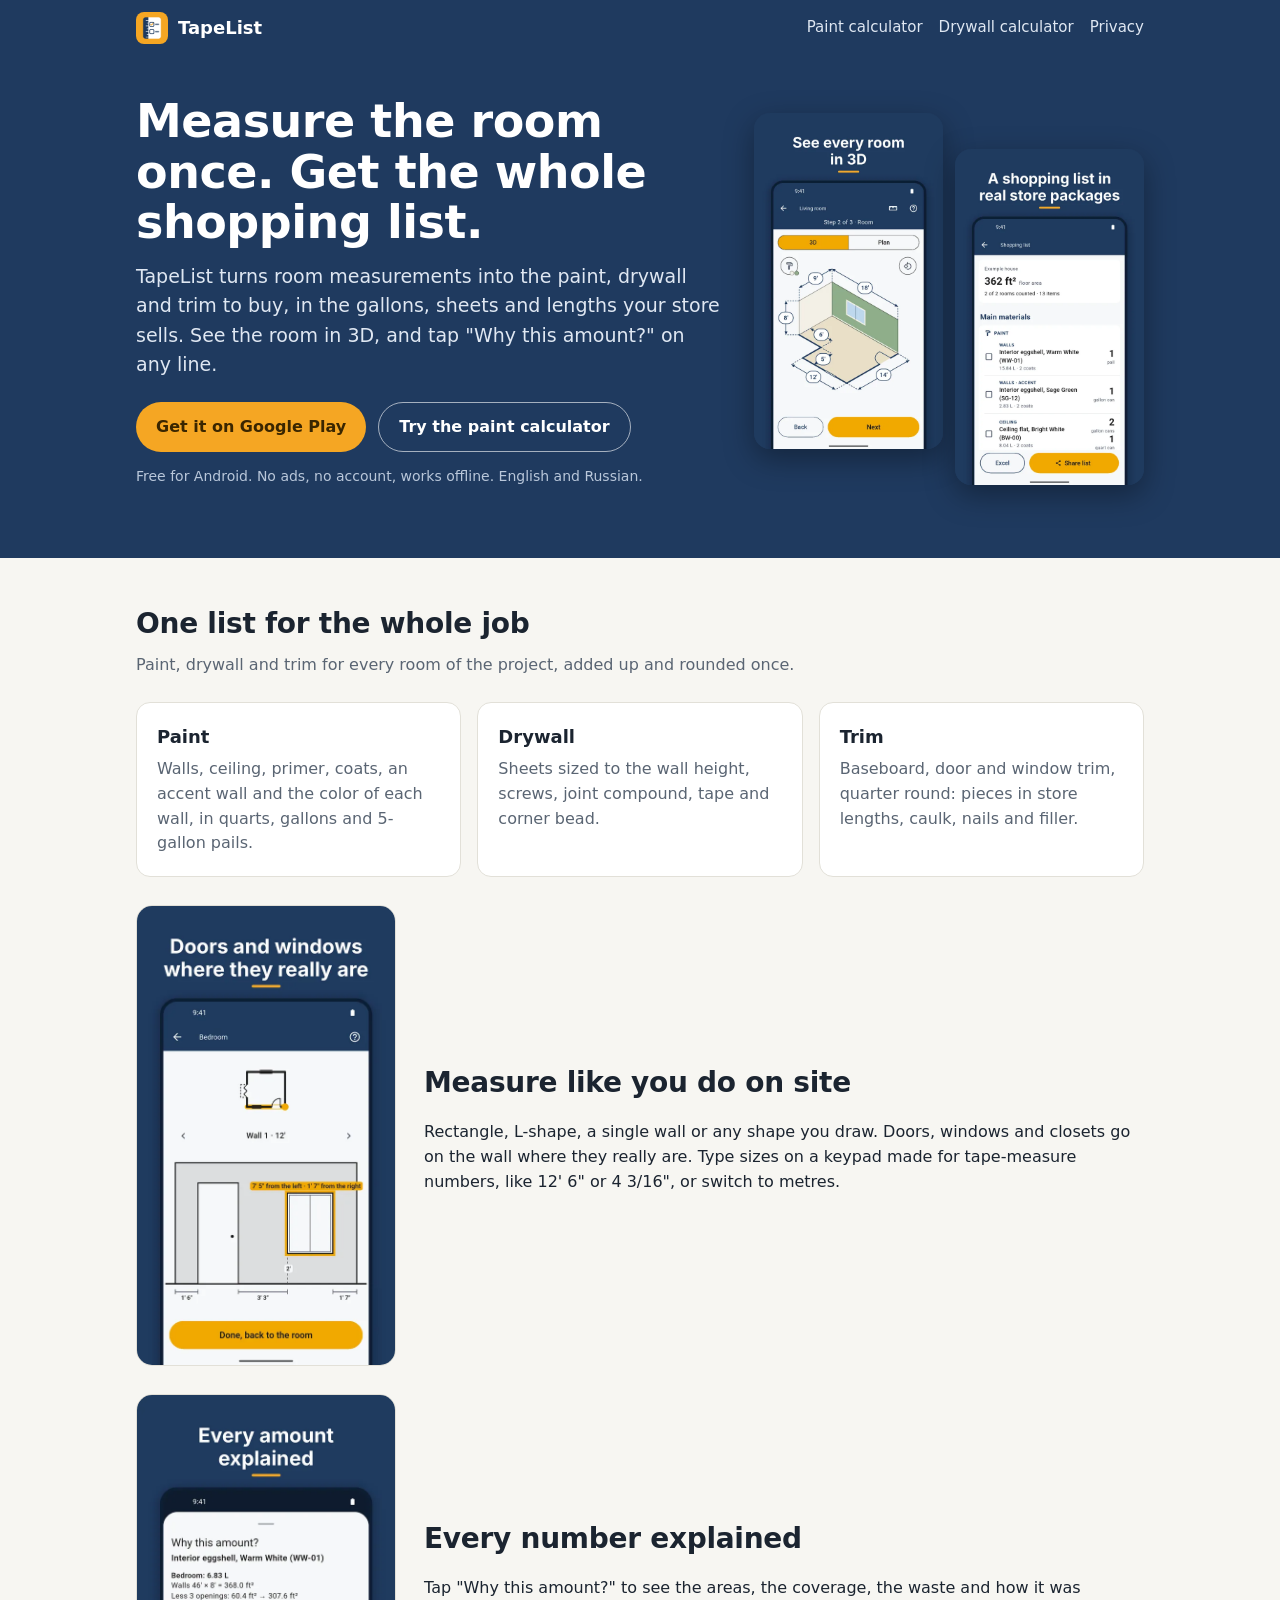
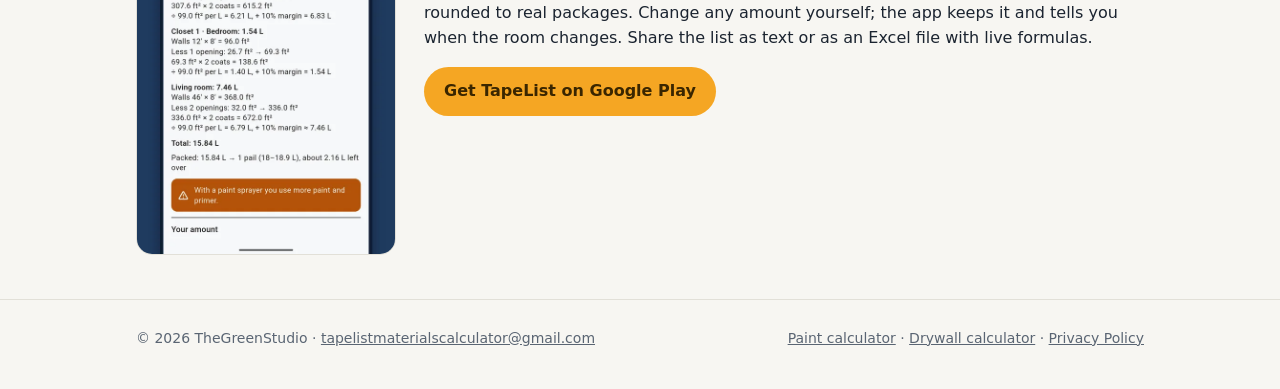
==== index.html @ efafe375 "site: landing page, paint and drywall calculators Co-Authored-By: Claude Opus 5.5 <noreply@anthropic" ====
<!doctype html>
<html lang="en">
<head>
<meta charset="utf-8">
<meta name="viewport" content="width=device-width, initial-scale=1">
<title>TapeList: paint and drywall calculator with a store-ready shopping list</title>
<meta name="description" content="TapeList is a free Android app: measure a room, see it in 3D and get one shopping list of paint, drywall and trim in the packages the store sells. No ads, no account.">
<link rel="canonical" href="https://tapelistapp.github.io/">
<link rel="icon" href="/img/favicon.png">
<meta property="og:title" content="TapeList: measure a room, get the shopping list">
<meta property="og:description" content="Paint, drywall and trim in real store packages. Free Android app, no ads.">
<meta property="og:image" content="https://tapelistapp.github.io/img/2-room-3d.webp">
<link rel="stylesheet" href="/assets/site.css">
<script type="application/ld+json">
{"@context":"https://schema.org","@type":"SoftwareApplication","name":"TapeList","operatingSystem":"Android","applicationCategory":"UtilitiesApplication",
 "offers":{"@type":"Offer","price":"0","priceCurrency":"USD"},"author":{"@type":"Organization","name":"TheGreenStudio"},
 "url":"https://play.google.com/store/apps/details?id=io.github.tapelistapp"}
</script>
</head>
<body>
<header class="top"><div class="wrap">
  <a class="brand" href="/"><img src="/img/icon-192.png" alt="" width="32" height="32">TapeList</a>
  <nav class="nav"><a href="/paint-calculator/">Paint calculator</a><a href="/drywall-calculator/">Drywall calculator</a><a class="hide-sm" href="/privacy/">Privacy</a></nav>
</div></header>

<section class="hero"><div class="wrap">
  <div>
    <h1>Measure the room once. Get the whole shopping list.</h1>
    <p class="lead">TapeList turns room measurements into the paint, drywall and trim to buy, in the gallons, sheets and lengths your store sells. See the room in 3D, and tap "Why this amount?" on any line.</p>
    <div class="cta">
      <a class="btn" href="https://play.google.com/store/apps/details?id=io.github.tapelistapp&amp;referrer=utm_source%3Dtapelist_site%26utm_medium%3Dweb%26utm_campaign%3Dhome">Get it on Google Play</a>
      <a class="btn ghost" href="/paint-calculator/">Try the paint calculator</a>
    </div>
    <p class="note">Free for Android. No ads, no account, works offline. English and Russian.</p>
  </div>
  <div class="shots">
    <img src="/img/2-room-3d.webp" alt="A room in 3D with the size of every wall" width="540" height="960">
    <img src="/img/7-shopping-list.webp" alt="Shopping list in store packages" width="540" height="960">
  </div>
</div></section>

<section class="block"><div class="wrap">
  <h2>One list for the whole job</h2>
  <p class="sub">Paint, drywall and trim for every room of the project, added up and rounded once.</p>
  <div class="grid3">
    <div class="card"><h3>Paint</h3><p>Walls, ceiling, primer, coats, an accent wall and the color of each wall, in quarts, gallons and 5-gallon pails.</p></div>
    <div class="card"><h3>Drywall</h3><p>Sheets sized to the wall height, screws, joint compound, tape and corner bead.</p></div>
    <div class="card"><h3>Trim</h3><p>Baseboard, door and window trim, quarter round: pieces in store lengths, caulk, nails and filler.</p></div>
  </div>
  <div class="feature-shot">
    <img src="/img/5-wall-door-window.webp" alt="A wall seen from the front with a door and a window placed on it" width="540" height="960" loading="lazy">
    <div>
      <h2 style="margin-top:0">Measure like you do on site</h2>
      <p>Rectangle, L-shape, a single wall or any shape you draw. Doors, windows and closets go on the wall where they really are. Type sizes on a keypad made for tape-measure numbers, like 12' 6" or 4 3/16", or switch to metres.</p>
    </div>
  </div>
  <div class="feature-shot">
    <img src="/img/8-why-this-amount.webp" alt="Why this amount: the areas, coverage and rounding behind a line" width="540" height="960" loading="lazy">
    <div>
      <h2 style="margin-top:0">Every number explained</h2>
      <p>Tap "Why this amount?" to see the areas, the coverage, the waste and how it was rounded to real packages. Change any amount yourself; the app keeps it and tells you when the room changes. Share the list as text or as an Excel file with live formulas.</p>
      <p><a class="btn" href="https://play.google.com/store/apps/details?id=io.github.tapelistapp&amp;referrer=utm_source%3Dtapelist_site%26utm_medium%3Dweb%26utm_campaign%3Dhome">Get TapeList on Google Play</a></p>
    </div>
  </div>
</div></section>

<footer><div class="wrap"><span>&copy; 2026 TheGreenStudio &middot; <a href="mailto:tapelistmaterialscalculator@gmail.com">tapelistmaterialscalculator@gmail.com</a></span><span><a href="/paint-calculator/">Paint calculator</a> &middot; <a href="/drywall-calculator/">Drywall calculator</a> &middot; <a href="/privacy/">Privacy Policy</a></span></div></footer>
</body>
</html>
---- assets/site.css ----
:root {
  --navy: #1f3a5f;
  --navy-2: #2b4c78;
  --amber: #f5a623;
  --amber-ink: #3a2600;
  --bg: #f7f6f2;
  --card: #ffffff;
  --ink: #1b2430;
  --muted: #5a6573;
  --line: #e2e0d8;
  --ok: #2f7d4f;
  --radius: 14px;
}
@media (prefers-color-scheme: dark) {
  :root {
    --bg: #11161d;
    --card: #1a222c;
    --ink: #e8ecf1;
    --muted: #a3adba;
    --line: #2c3743;
    --navy-2: #8fb0d9;
  }
}
* { box-sizing: border-box; }
html { -webkit-text-size-adjust: 100%; }
body {
  margin: 0;
  background: var(--bg);
  color: var(--ink);
  font: 16px/1.55 system-ui, -apple-system, "Segoe UI", Roboto, "Helvetica Neue", Arial, sans-serif;
}
a { color: var(--navy-2); }
img { max-width: 100%; height: auto; display: block; }
.wrap { max-width: 1040px; margin: 0 auto; padding: 0 16px; }

/* header */
.top { background: var(--navy); color: #fff; }
.top .wrap { display: flex; align-items: center; justify-content: space-between; gap: 12px; padding-top: 12px; padding-bottom: 12px; }
.brand { display: flex; align-items: center; gap: 10px; color: #fff; text-decoration: none; font-weight: 700; font-size: 18px; }
.brand img { width: 32px; height: 32px; border-radius: 8px; }
.nav { display: flex; gap: 16px; flex-wrap: wrap; }
.nav a { color: #dfe7f2; text-decoration: none; font-size: 15px; }
.nav a:hover, .nav a[aria-current="page"] { color: #fff; text-decoration: underline; text-underline-offset: 4px; }

/* buttons */
.btn {
  display: inline-flex; align-items: center; gap: 8px; justify-content: center;
  background: var(--amber); color: var(--amber-ink); font-weight: 700; text-decoration: none;
  padding: 12px 20px; border-radius: 999px; border: 0; font-size: 16px; cursor: pointer;
}
.btn:hover { filter: brightness(1.05); }
.btn.ghost { background: transparent; color: #fff; border: 1.5px solid rgba(255,255,255,.6); }

/* hero */
.hero { background: var(--navy); color: #fff; padding: 40px 0 56px; }
.hero .wrap { display: grid; grid-template-columns: 1.2fr .8fr; gap: 32px; align-items: center; }
.hero h1 { font-size: clamp(30px, 5vw, 46px); line-height: 1.1; margin: 0 0 14px; letter-spacing: -.01em; }
.hero p.lead { font-size: 19px; color: #dfe7f2; margin: 0 0 22px; max-width: 34em; }
.hero .cta { display: flex; gap: 12px; flex-wrap: wrap; }
.hero .note { font-size: 14px; color: #b9c7da; margin-top: 14px; }
.hero .shots { display: grid; grid-template-columns: 1fr 1fr; gap: 12px; }
.hero .shots img { border-radius: 16px; box-shadow: 0 10px 30px rgba(0,0,0,.35); }
.hero .shots img:nth-child(2) { margin-top: 36px; }

/* sections */
section.block { padding: 44px 0; }
section.block h2 { font-size: 28px; margin: 0 0 8px; letter-spacing: -.01em; }
section.block p.sub { color: var(--muted); margin: 0 0 24px; }
.grid3 { display: grid; grid-template-columns: repeat(3, 1fr); gap: 16px; }
.card { background: var(--card); border: 1px solid var(--line); border-radius: var(--radius); padding: 20px; }
.card h3 { margin: 0 0 6px; font-size: 18px; }
.card p { margin: 0; color: var(--muted); }
.feature-shot { display: grid; grid-template-columns: 260px 1fr; gap: 28px; align-items: center; margin-top: 28px; }
.feature-shot img { border-radius: 16px; border: 1px solid var(--line); }

/* calculator */
.calc { display: grid; grid-template-columns: 1fr 1fr; gap: 20px; align-items: start; }
.calc .card { padding: 22px; }
.field { display: grid; gap: 6px; margin-bottom: 14px; }
.field label { font-weight: 600; font-size: 15px; }
.field .hint { font-size: 13px; color: var(--muted); }
.row2 { display: grid; grid-template-columns: 1fr 1fr; gap: 12px; }
.row3 { display: grid; grid-template-columns: 1fr 1fr 1fr; gap: 12px; }
input[type="text"], input[type="number"], select {
  width: 100%; font: inherit; color: var(--ink); background: var(--bg);
  border: 1.5px solid var(--line); border-radius: 10px; padding: 10px 12px;
}
input:focus, select:focus { outline: none; border-color: var(--amber); box-shadow: 0 0 0 3px rgba(245,166,35,.25); }
input.bad { border-color: #c0392b; }
.check { display: flex; gap: 10px; align-items: center; margin: 6px 0 12px; font-size: 15px; }
.check input { width: 18px; height: 18px; accent-color: var(--navy); }
.seg { display: inline-flex; border: 1.5px solid var(--line); border-radius: 999px; overflow: hidden; margin-bottom: 16px; }
.seg button { font: inherit; border: 0; background: transparent; color: var(--ink); padding: 8px 16px; cursor: pointer; }
.seg button[aria-pressed="true"] { background: var(--navy); color: #fff; }

.result h3 { margin: 0 0 12px; font-size: 18px; }
.buy { list-style: none; margin: 0 0 16px; padding: 0; }
.buy li { display: flex; justify-content: space-between; gap: 12px; padding: 12px 0; border-bottom: 1px solid var(--line); }
.buy li:last-child { border-bottom: 0; }
.buy .what { font-weight: 600; }
.buy .what small { display: block; font-weight: 400; color: var(--muted); font-size: 13px; }
.buy .qty { font-weight: 800; font-size: 18px; white-space: nowrap; color: var(--navy-2); }
.why { font-size: 14px; color: var(--muted); background: var(--bg); border-radius: 10px; padding: 12px 14px; }
.why b { color: var(--ink); }
.promo { margin-top: 16px; padding: 16px; border-radius: 12px; background: var(--navy); color: #fff; }
.promo p { margin: 0 0 12px; color: #dfe7f2; font-size: 15px; }

/* article */
.article { max-width: 720px; }
.article h2 { font-size: 24px; margin: 32px 0 8px; }
.article h3 { font-size: 18px; margin: 22px 0 6px; }
.article table { border-collapse: collapse; width: 100%; margin: 10px 0 16px; font-size: 15px; }
.article th, .article td { border-bottom: 1px solid var(--line); padding: 8px 6px; text-align: left; }
.article th { font-weight: 700; }

footer { border-top: 1px solid var(--line); padding: 28px 0 40px; color: var(--muted); font-size: 14px; }
footer .wrap { display: flex; justify-content: space-between; gap: 16px; flex-wrap: wrap; }
footer a { color: var(--muted); }

@media (max-width: 820px) {
  .hero .wrap, .calc, .feature-shot { grid-template-columns: 1fr; }
  .hero .shots { max-width: 420px; }
  .grid3 { grid-template-columns: 1fr; }
  .feature-shot img { max-width: 260px; }
  .nav { gap: 12px; }
  .nav a.hide-sm { display: none; }
}
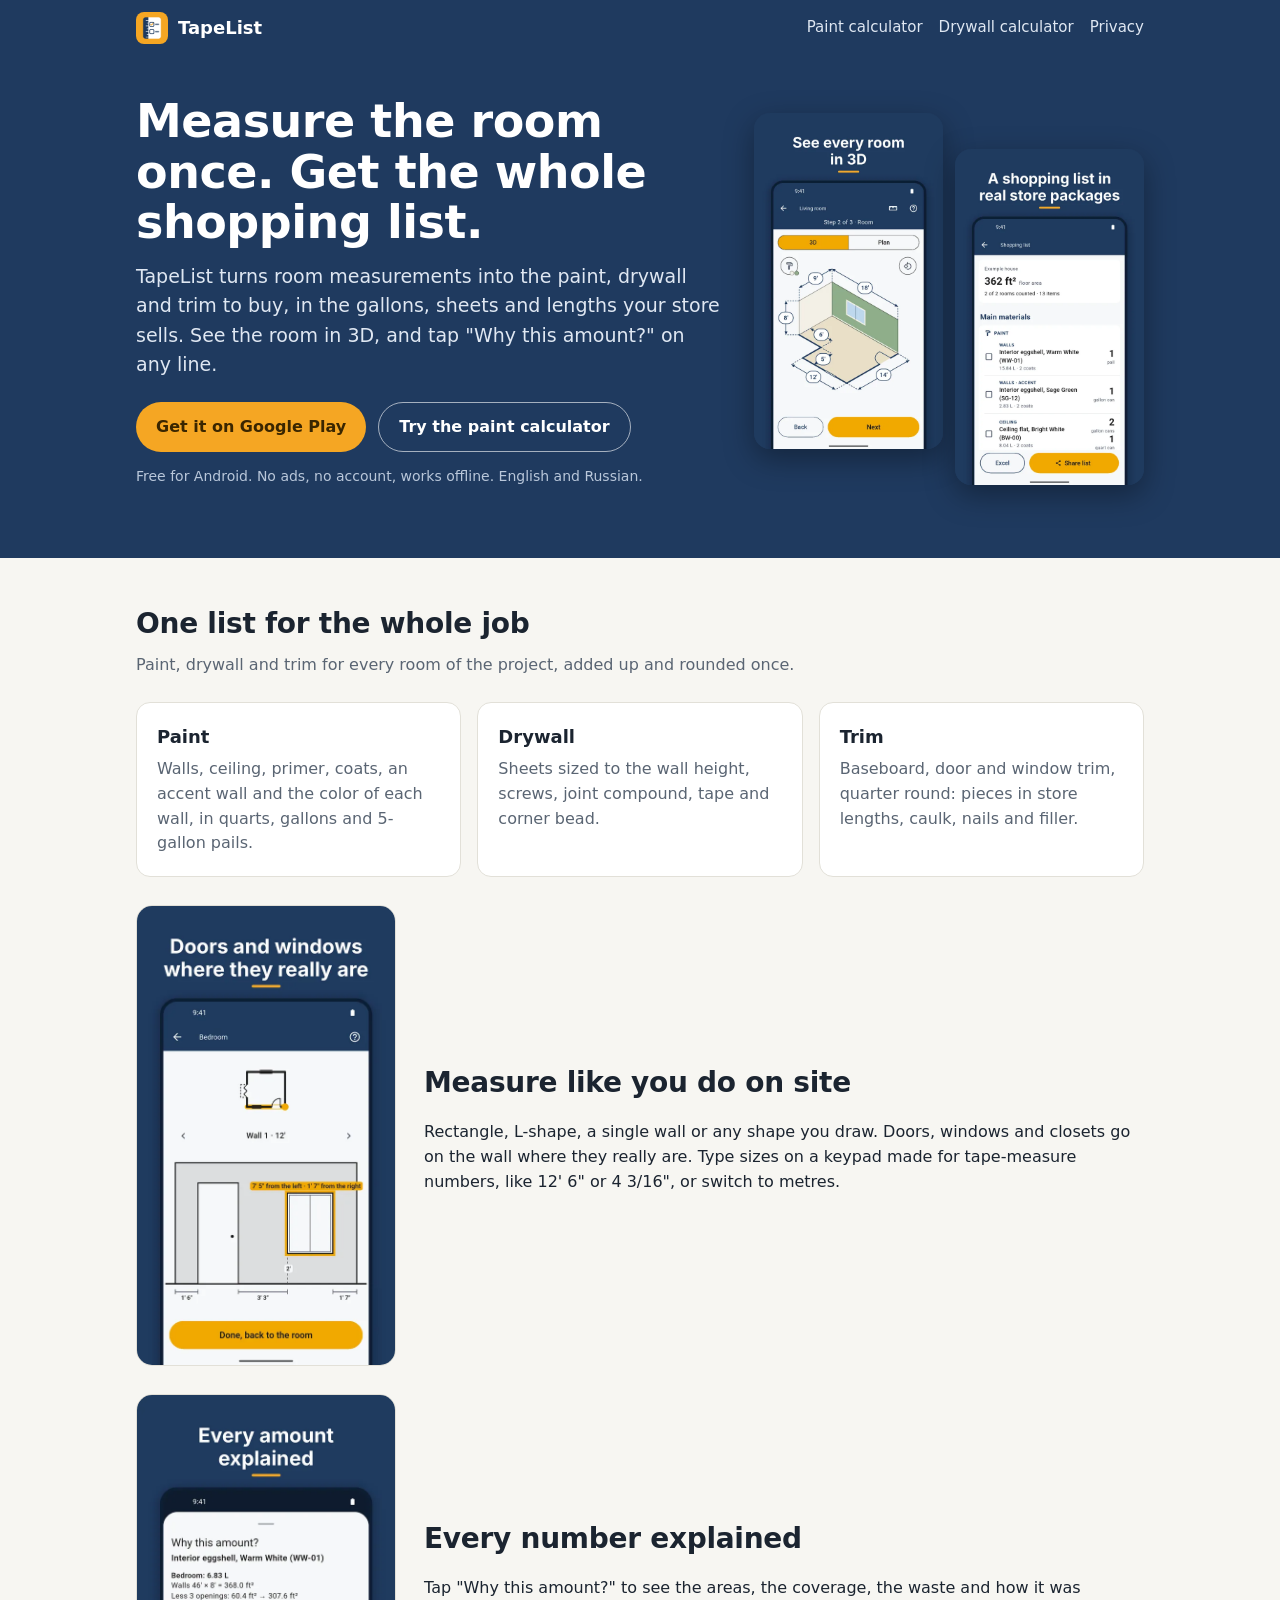
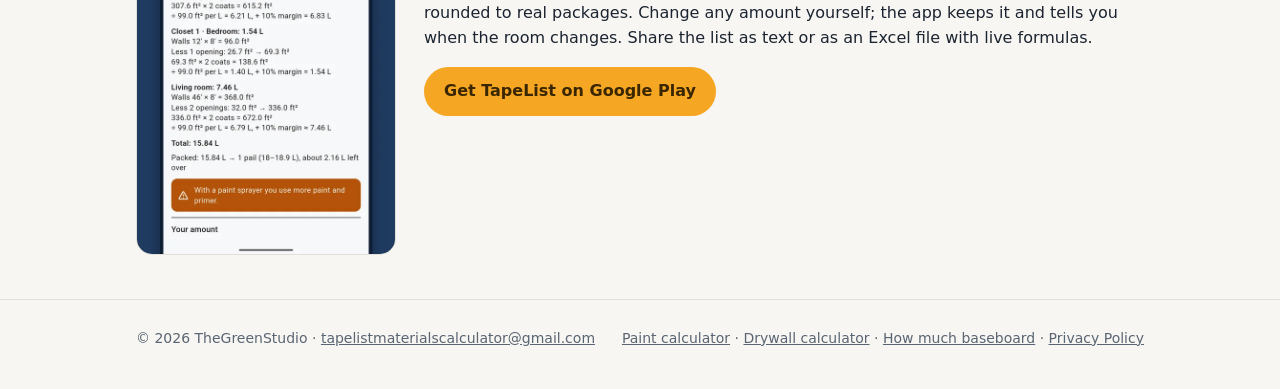
==== commit 301360e0: "New page: how much baseboard (12x12 example, video 11) Answer-first page with the method, worked exa" ====
--- a/index.html
+++ b/index.html
@@ -6,6 +6,7 @@
 <title>TapeList: paint and drywall calculator with a store-ready shopping list</title>
 <meta name="description" content="TapeList is a free Android app: measure a room, see it in 3D and get one shopping list of paint, drywall and trim in the packages the store sells. No ads, no account.">
 <link rel="canonical" href="https://tapelistapp.github.io/">
+<meta name="msvalidate.01" content="DD7AAF2A2E3DF8CE21057B2F5505923B">
 <link rel="icon" href="/img/favicon.png">
 <meta property="og:title" content="TapeList: measure a room, get the shopping list">
 <meta property="og:description" content="Paint, drywall and trim in real store packages. Free Android app, no ads.">
@@ -64,6 +65,6 @@
   </div>
 </div></section>
 
-<footer><div class="wrap"><span>&copy; 2026 TheGreenStudio &middot; <a href="mailto:tapelistmaterialscalculator@gmail.com">tapelistmaterialscalculator@gmail.com</a></span><span><a href="/paint-calculator/">Paint calculator</a> &middot; <a href="/drywall-calculator/">Drywall calculator</a> &middot; <a href="/privacy/">Privacy Policy</a></span></div></footer>
+<footer><div class="wrap"><span>&copy; 2026 TheGreenStudio &middot; <a href="mailto:tapelistmaterialscalculator@gmail.com">tapelistmaterialscalculator@gmail.com</a></span><span><a href="/paint-calculator/">Paint calculator</a> &middot; <a href="/drywall-calculator/">Drywall calculator</a> &middot; <a href="/how-much-baseboard/">How much baseboard</a> &middot; <a href="/privacy/">Privacy Policy</a></span></div></footer>
 </body>
 </html>
--- a/assets/site.css
+++ b/assets/site.css
@@ -125,3 +125,18 @@
   .nav { gap: 12px; }
   .nav a.hide-sm { display: none; }
 }
+
+/* video */
+.video, .video-frame { display: block; position: relative; width: 100%; aspect-ratio: 16 / 9; border-radius: var(--radius); overflow: hidden; border: 1px solid var(--line); background: #000; margin: 12px 0 6px; }
+.video img { width: 100%; height: 100%; object-fit: cover; display: block; }
+.video .play { position: absolute; left: 3%; bottom: 5%; width: 64px; height: 64px; border-radius: 50%; background: rgba(15,35,66,.85); box-shadow: 0 6px 20px rgba(0,0,0,.35); }
+.video .play::after { content: ""; position: absolute; left: 25px; top: 19px; border-style: solid; border-width: 13px 0 13px 20px; border-color: transparent transparent transparent #fff; }
+.video:hover .play, .video:focus-visible .play { background: var(--amber); }
+.video-note { font-size: 13px; color: var(--muted); margin: 12px 0 0; }
+.vgrid-title { font-size: 18px; margin: 24px 0 4px; }
+.vgrid { display: grid; grid-template-columns: repeat(auto-fill, minmax(200px, 1fr)); gap: 16px; }
+.vgrid figure { margin: 0; }
+.vgrid .video { margin: 8px 0 6px; }
+.vgrid .video .play { width: 44px; height: 44px; }
+.vgrid .video .play::after { left: 17px; top: 13px; border-width: 9px 0 9px 14px; }
+.vgrid figcaption { font-size: 14px; line-height: 1.35; color: var(--ink); }
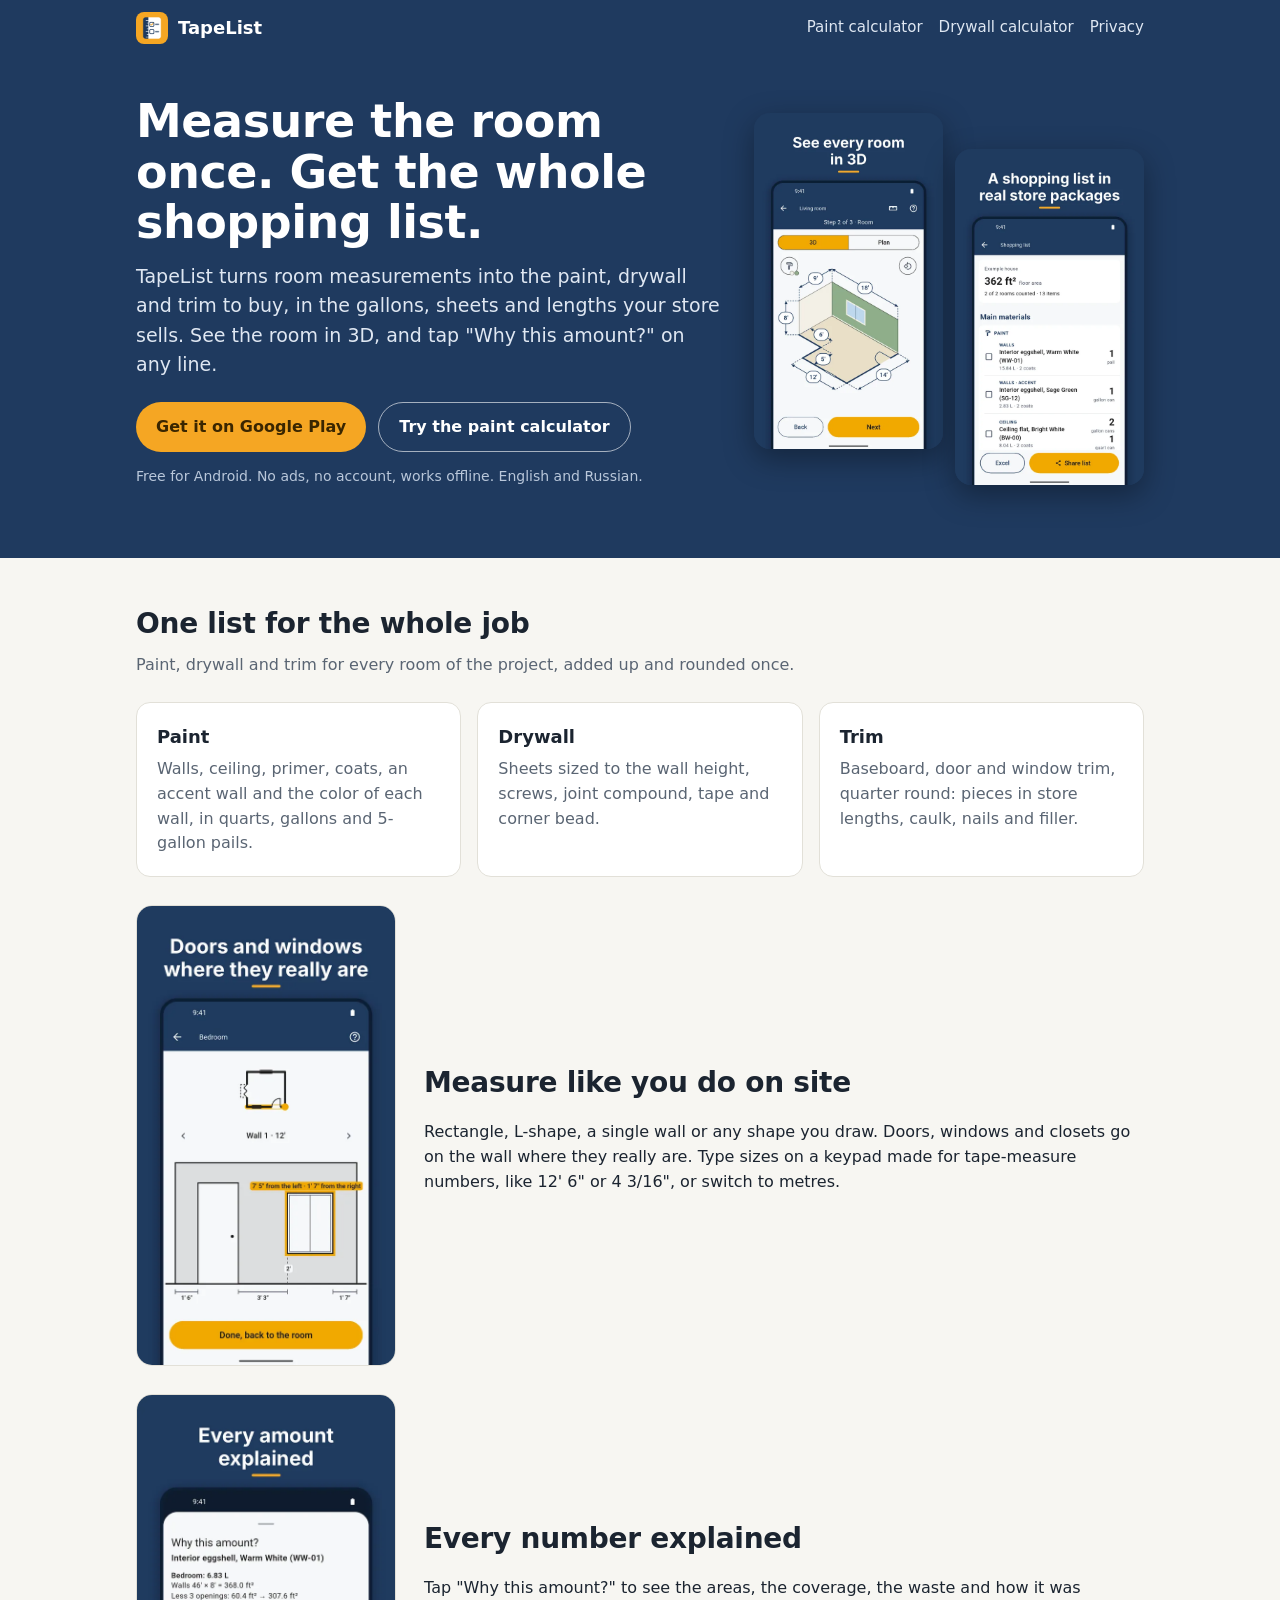
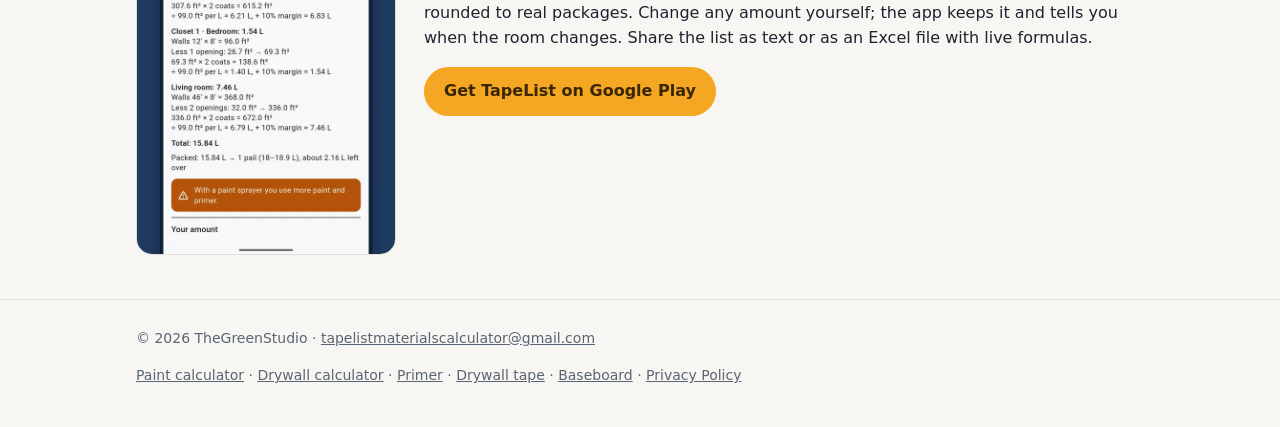
==== commit 4404bf8c: "New pages: how much primer, how much drywall tape Answer-first pages for queries already seen in Sea" ====
--- a/index.html
+++ b/index.html
@@ -65,6 +65,6 @@
   </div>
 </div></section>
 
-<footer><div class="wrap"><span>&copy; 2026 TheGreenStudio &middot; <a href="mailto:tapelistmaterialscalculator@gmail.com">tapelistmaterialscalculator@gmail.com</a></span><span><a href="/paint-calculator/">Paint calculator</a> &middot; <a href="/drywall-calculator/">Drywall calculator</a> &middot; <a href="/how-much-baseboard/">How much baseboard</a> &middot; <a href="/privacy/">Privacy Policy</a></span></div></footer>
+<footer><div class="wrap"><span>&copy; 2026 TheGreenStudio &middot; <a href="mailto:tapelistmaterialscalculator@gmail.com">tapelistmaterialscalculator@gmail.com</a></span><span><a href="/paint-calculator/">Paint calculator</a> &middot; <a href="/drywall-calculator/">Drywall calculator</a> &middot; <a href="/how-much-primer/">Primer</a> &middot; <a href="/how-much-drywall-tape/">Drywall tape</a> &middot; <a href="/how-much-baseboard/">Baseboard</a> &middot; <a href="/privacy/">Privacy Policy</a></span></div></footer>
 </body>
 </html>
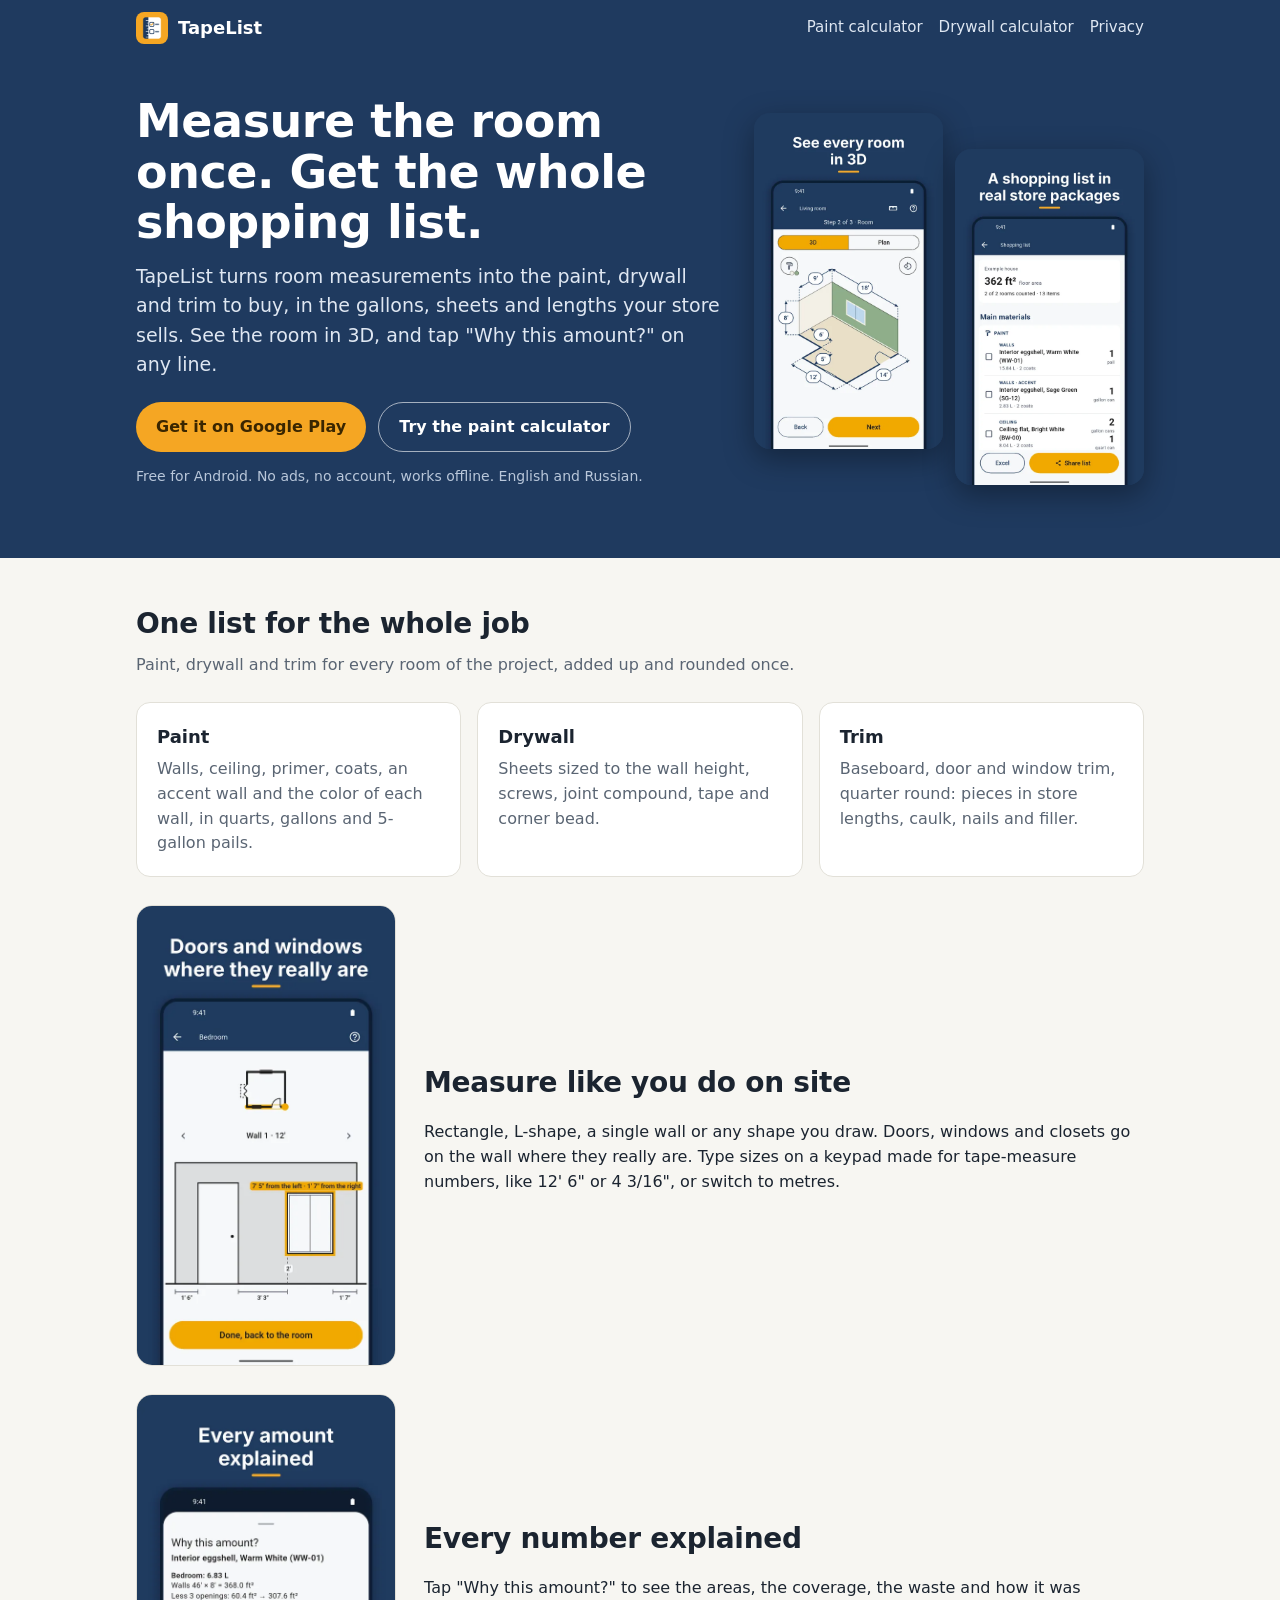
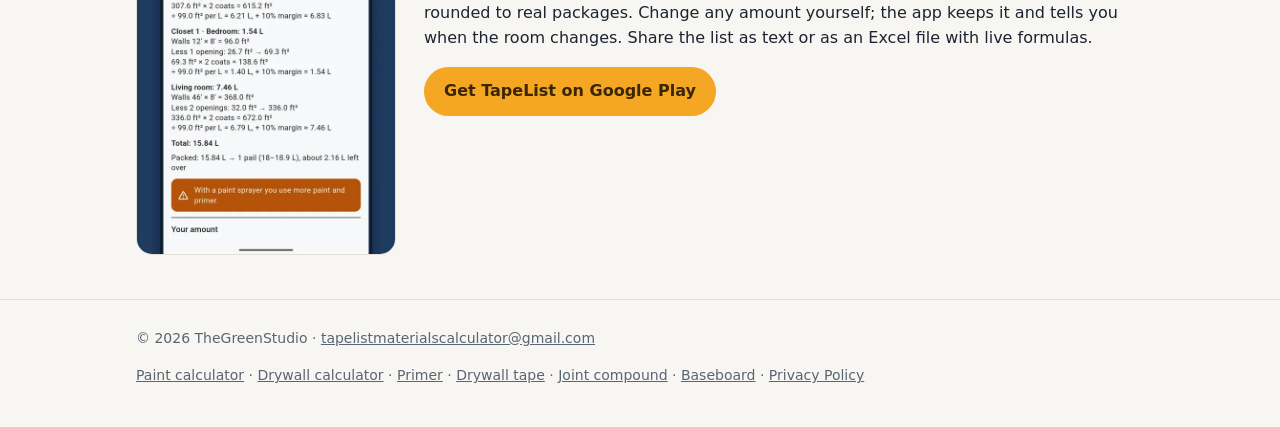
==== commit 16b34acc: "New page: how much joint compound (videos 16, 18), footer link on all pages Co-Authored-By: Claude O" ====
--- a/index.html
+++ b/index.html
@@ -65,6 +65,6 @@
   </div>
 </div></section>
 
-<footer><div class="wrap"><span>&copy; 2026 TheGreenStudio &middot; <a href="mailto:tapelistmaterialscalculator@gmail.com">tapelistmaterialscalculator@gmail.com</a></span><span><a href="/paint-calculator/">Paint calculator</a> &middot; <a href="/drywall-calculator/">Drywall calculator</a> &middot; <a href="/how-much-primer/">Primer</a> &middot; <a href="/how-much-drywall-tape/">Drywall tape</a> &middot; <a href="/how-much-baseboard/">Baseboard</a> &middot; <a href="/privacy/">Privacy Policy</a></span></div></footer>
+<footer><div class="wrap"><span>&copy; 2026 TheGreenStudio &middot; <a href="mailto:tapelistmaterialscalculator@gmail.com">tapelistmaterialscalculator@gmail.com</a></span><span><a href="/paint-calculator/">Paint calculator</a> &middot; <a href="/drywall-calculator/">Drywall calculator</a> &middot; <a href="/how-much-primer/">Primer</a> &middot; <a href="/how-much-drywall-tape/">Drywall tape</a> &middot; <a href="/how-much-joint-compound/">Joint compound</a> &middot; <a href="/how-much-baseboard/">Baseboard</a> &middot; <a href="/privacy/">Privacy Policy</a></span></div></footer>
 </body>
 </html>
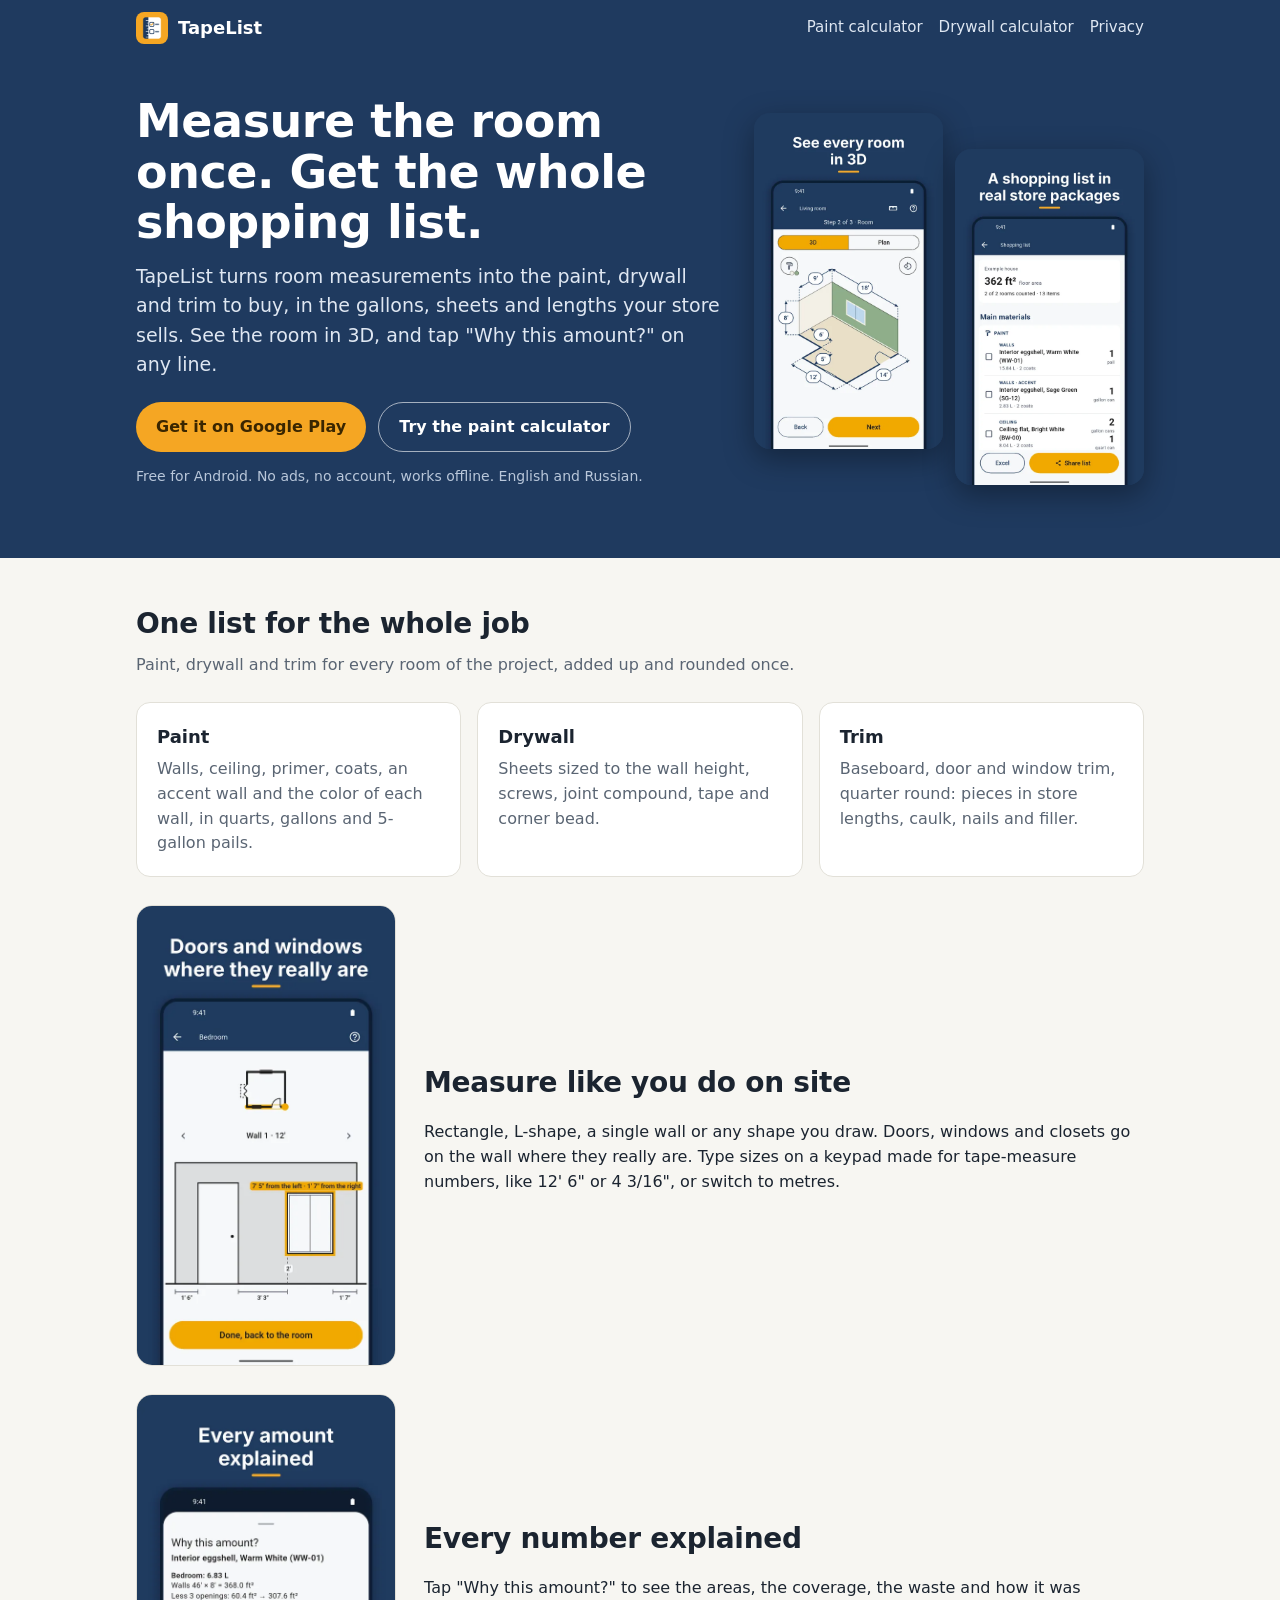
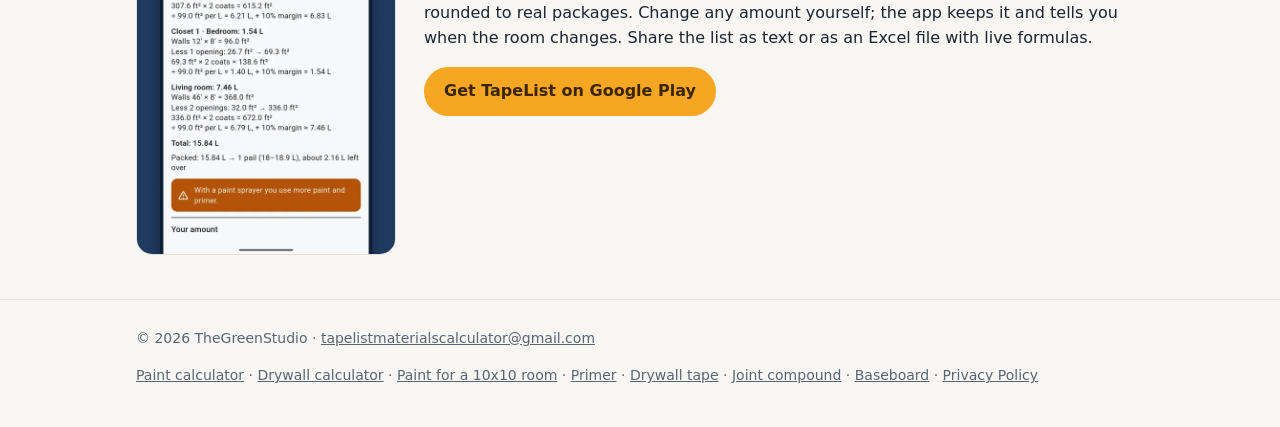
==== commit 1b044fdf: "New page: paint for a 10x10 room (real embed); tape page main video as a real embed (video indexing " ====
--- a/index.html
+++ b/index.html
@@ -65,6 +65,6 @@
   </div>
 </div></section>
 
-<footer><div class="wrap"><span>&copy; 2026 TheGreenStudio &middot; <a href="mailto:tapelistmaterialscalculator@gmail.com">tapelistmaterialscalculator@gmail.com</a></span><span><a href="/paint-calculator/">Paint calculator</a> &middot; <a href="/drywall-calculator/">Drywall calculator</a> &middot; <a href="/how-much-primer/">Primer</a> &middot; <a href="/how-much-drywall-tape/">Drywall tape</a> &middot; <a href="/how-much-joint-compound/">Joint compound</a> &middot; <a href="/how-much-baseboard/">Baseboard</a> &middot; <a href="/privacy/">Privacy Policy</a></span></div></footer>
+<footer><div class="wrap"><span>&copy; 2026 TheGreenStudio &middot; <a href="mailto:tapelistmaterialscalculator@gmail.com">tapelistmaterialscalculator@gmail.com</a></span><span><a href="/paint-calculator/">Paint calculator</a> &middot; <a href="/drywall-calculator/">Drywall calculator</a> &middot; <a href="/how-much-paint-10x10-room/">Paint for a 10x10 room</a> &middot; <a href="/how-much-primer/">Primer</a> &middot; <a href="/how-much-drywall-tape/">Drywall tape</a> &middot; <a href="/how-much-joint-compound/">Joint compound</a> &middot; <a href="/how-much-baseboard/">Baseboard</a> &middot; <a href="/privacy/">Privacy Policy</a></span></div></footer>
 </body>
 </html>
